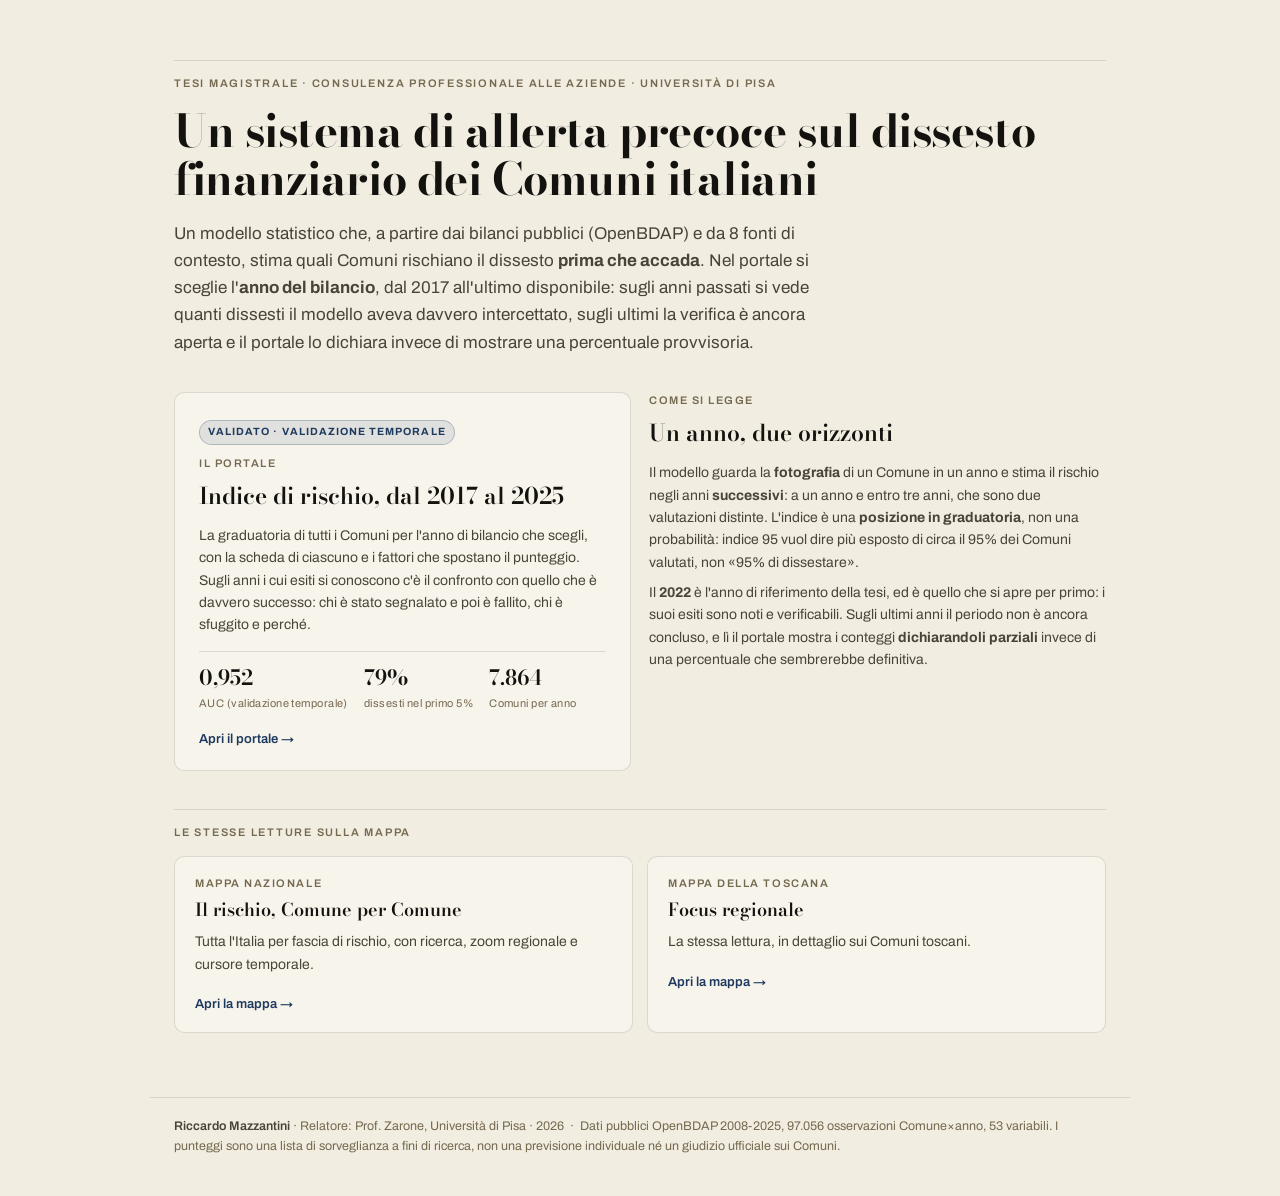
==== index.html @ 9ba1b9a5 "La memoria delle crisi sulle date vere, e il portale riordinato Modello: AUC 0,952 · PR-AUC 0,133 · " ====
<!doctype html><html lang="it"><head><meta charset="utf-8">
<meta name="viewport" content="width=device-width, initial-scale=1">
<title>Early warning del dissesto finanziario dei Comuni italiani</title>
<link rel="preconnect" href="https://fonts.googleapis.com">
<link href="https://fonts.googleapis.com/css2?family=Archivo:wght@400;500;600;700&family=Bodoni+Moda:opsz,wght@6..96,600;6..96,700&display=swap" rel="stylesheet">
<style>
:root{--surface:#F7F4EC;--page:#F1EDE1;--ink:#14120E;--ink2:#4A4438;--muted:#75694F;
--ring:rgba(20,18,14,.12);--accent:#1F3A5F;--s2:#B4531F;}
@media (prefers-color-scheme:dark){:root{--surface:#1C1915;--page:#12100D;--ink:#F4F0E6;
--ink2:#BDB4A0;--muted:#93897A;--ring:rgba(244,240,230,.14);--accent:#8FB3DE;--s2:#DD8552;}}
*{box-sizing:border-box}
body{margin:0;background:var(--page);color:var(--ink);
 font-family:'Archivo',system-ui,-apple-system,sans-serif;line-height:1.6;
 display:flex;flex-direction:column;min-height:100vh}
.wrap{max-width:980px;margin:0 auto;padding:60px 24px 32px;width:100%}
.kicker{font-size:11px;letter-spacing:.16em;text-transform:uppercase;color:var(--muted);
 font-weight:600;border-top:1px solid var(--ring);padding-top:14px;margin-bottom:14px}
h1{font-family:'Bodoni Moda',Georgia,serif;font-weight:700;font-size:clamp(29px,5vw,45px);
 line-height:1.08;margin:0 0 16px;letter-spacing:-.01em}
.lead{color:var(--ink2);font-size:17px;max-width:66ch;margin:0 0 36px}
.due{display:grid;gap:18px;grid-template-columns:repeat(auto-fit,minmax(min(320px,100%),1fr));margin-bottom:18px}
.minori{display:grid;gap:14px;grid-template-columns:repeat(auto-fit,minmax(min(260px,100%),1fr))}
a.card{display:block;text-decoration:none;color:inherit;background:var(--surface);
 border:1px solid var(--ring);border-radius:10px;padding:24px 24px 20px;
 transition:border-color .15s,transform .15s}
a.card:hover{border-color:var(--accent);transform:translateY(-2px)}
a.card:focus-visible{outline:2px solid var(--accent);outline-offset:2px}
a.card.piccola{padding:18px 20px 16px}
.card .n{font-size:11px;letter-spacing:.14em;text-transform:uppercase;color:var(--muted);font-weight:600}
.card h2{font-family:'Bodoni Moda',Georgia,serif;font-weight:600;font-size:23px;margin:6px 0 10px}
.card.piccola h2{font-size:18px;margin:4px 0 6px}
.card p{color:var(--ink2);font-size:14px;margin:0 0 4px}
.card .go{color:var(--accent);font-size:13px;font-weight:600;margin-top:14px;display:inline-block}
.bollo{display:inline-block;font-size:10.5px;letter-spacing:.1em;text-transform:uppercase;
 font-weight:700;padding:3px 8px;border-radius:999px;margin-bottom:10px}
.bollo.v{background:rgba(31,58,95,.1);color:var(--accent);border:1px solid rgba(31,58,95,.25)}
.bollo.s{background:rgba(180,83,31,.1);color:var(--s2);border:1px solid rgba(180,83,31,.3)}
@media (prefers-color-scheme:dark){.bollo.v{background:rgba(143,179,222,.14);border-color:rgba(143,179,222,.3)}
 .bollo.s{background:rgba(221,133,82,.14);border-color:rgba(221,133,82,.32)}}
.cifre{display:flex;flex-wrap:wrap;gap:16px;margin:14px 0 0;padding-top:14px;border-top:1px solid var(--ring)}
.cifra b{display:block;font-family:'Bodoni Moda',Georgia,serif;font-size:21px;font-weight:600;line-height:1.1}
.cifra span{font-size:11px;color:var(--muted);letter-spacing:.04em}
.nota{background:var(--surface);border:1px solid var(--ring);border-left:3px solid var(--s2);
 border-radius:8px;padding:16px 18px;margin:30px 0 0;font-size:14px;color:var(--ink2)}
.nota b{color:var(--ink)}
h3.sez{font-size:11px;letter-spacing:.16em;text-transform:uppercase;color:var(--muted);
 font-weight:600;margin:38px 0 14px;border-top:1px solid var(--ring);padding-top:14px}
code{font-family:ui-monospace,Menlo,Consolas,monospace;font-size:12.5px;
 background:rgba(20,18,14,.06);padding:1px 5px;border-radius:4px}
@media (prefers-color-scheme:dark){code{background:rgba(244,240,230,.08)}}
footer{color:var(--muted);font-size:12.5px;border-top:1px solid var(--ring);
 max-width:980px;margin:32px auto 0;padding:18px 24px 40px;width:100%}
footer b{color:var(--ink2);font-weight:600}
</style></head><body>
<main class="wrap">
 <div class="kicker">Tesi magistrale · Consulenza professionale alle aziende · Università di Pisa</div>
 <h1>Un sistema di allerta precoce sul dissesto finanziario dei Comuni italiani</h1>
 <p class="lead">Un modello statistico che, a partire dai bilanci pubblici (OpenBDAP) e da 8 fonti
 di contesto, stima quali Comuni rischiano il dissesto <b>prima che accada</b>. Nel portale si sceglie
 l'<b>anno del bilancio</b>, dal 2017 all'ultimo disponibile: sugli anni passati si vede quanti dissesti
 il modello aveva davvero intercettato, sugli ultimi la verifica è ancora aperta e il portale lo dichiara
 invece di mostrare una percentuale provvisoria.</p>

 <div class="due">
  <a class="card" href="portale.html">
   <span class="bollo v">Validato · validazione temporale</span>
   <div class="n">Il portale</div>
   <h2>Indice di rischio, dal 2017 al 2025</h2>
   <p>La graduatoria di tutti i Comuni per l'anno di bilancio che scegli, con la scheda di ciascuno e
   i fattori che spostano il punteggio. Sugli anni i cui esiti si conoscono c'è il confronto con quello
   che è davvero successo: chi è stato segnalato e poi è fallito, chi è sfuggito e perché.</p>
   <div class="cifre">
    <div class="cifra"><b>0,952</b><span>AUC (validazione temporale)</span></div>
    <div class="cifra"><b>79%</b><span>dissesti nel primo 5%</span></div>
    <div class="cifra"><b>7.864</b><span>Comuni per anno</span></div>
   </div>
   <span class="go">Apri il portale &rarr;</span></a>

  <div class="card" style="background:var(--page)">
   <div class="n">Come si legge</div>
   <h2>Un anno, due orizzonti</h2>
   <p>Il modello guarda la <b>fotografia</b> di un Comune in un anno e stima il rischio negli anni
   <b>successivi</b>: a un anno e entro tre anni, che sono due valutazioni distinte. L'indice è una
   <b>posizione in graduatoria</b>, non una probabilità: indice 95 vuol dire più esposto di circa il
   95% dei Comuni valutati, non «95% di dissestare».</p>
   <p style="margin-top:8px">Il <b>2022</b> è l'anno di riferimento della tesi, ed è quello
   che si apre per primo: i suoi esiti sono noti e verificabili. Sugli ultimi anni il periodo non è
   ancora concluso, e lì il portale mostra i conteggi <b>dichiarandoli parziali</b> invece di una
   percentuale che sembrerebbe definitiva.</p>
  </div>
 </div>

 <h3 class="sez">Le stesse letture sulla mappa</h3>
 <div class="minori">
  <a class="card piccola" href="mappa-nazionale.html">
   <div class="n">Mappa nazionale</div>
   <h2>Il rischio, Comune per Comune</h2>
   <p>Tutta l'Italia per fascia di rischio, con ricerca, zoom regionale e cursore temporale.</p>
   <span class="go">Apri la mappa &rarr;</span></a>
  <a class="card piccola" href="mappa-toscana.html">
   <div class="n">Mappa della Toscana</div>
   <h2>Focus regionale</h2>
   <p>La stessa lettura, in dettaglio sui Comuni toscani.</p>
   <span class="go">Apri la mappa &rarr;</span></a>
 </div>
</main>
<footer>
 <b>Riccardo Mazzantini</b> · Relatore: Prof. Zarone, Università di Pisa · 2026 &nbsp;·&nbsp;
 Dati pubblici OpenBDAP 2008-2025, 97.056 osservazioni Comune×anno, 53 variabili.
 I punteggi sono una lista di sorveglianza a fini di ricerca, non una previsione individuale
 né un giudizio ufficiale sui Comuni.
</footer>
</body></html>
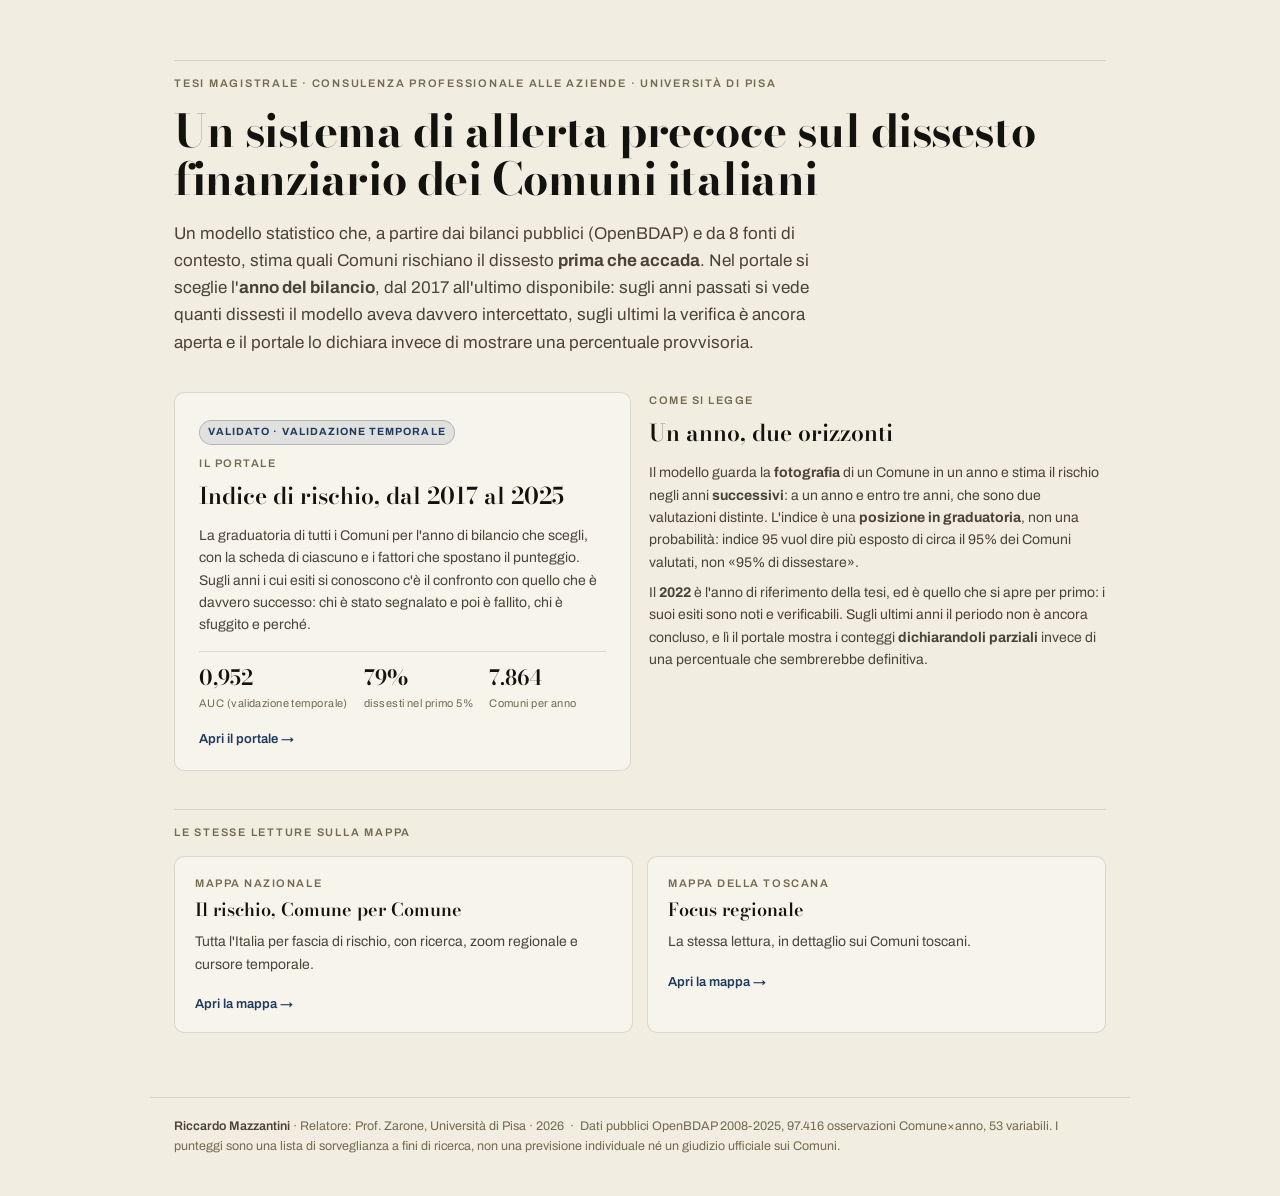
==== commit 9d06d4c0: "Le stime provvisorie, e i file degli aggiornamenti che mancavano online Pagina nuova «Stime provviso" ====
--- a/index.html
+++ b/index.html
@@ -106,7 +106,7 @@
 </main>
 <footer>
  <b>Riccardo Mazzantini</b> · Relatore: Prof. Zarone, Università di Pisa · 2026 &nbsp;·&nbsp;
- Dati pubblici OpenBDAP 2008-2025, 97.056 osservazioni Comune×anno, 53 variabili.
+ Dati pubblici OpenBDAP 2008-2025, 97.416 osservazioni Comune×anno, 53 variabili.
  I punteggi sono una lista di sorveglianza a fini di ricerca, non una previsione individuale
  né un giudizio ufficiale sui Comuni.
 </footer>
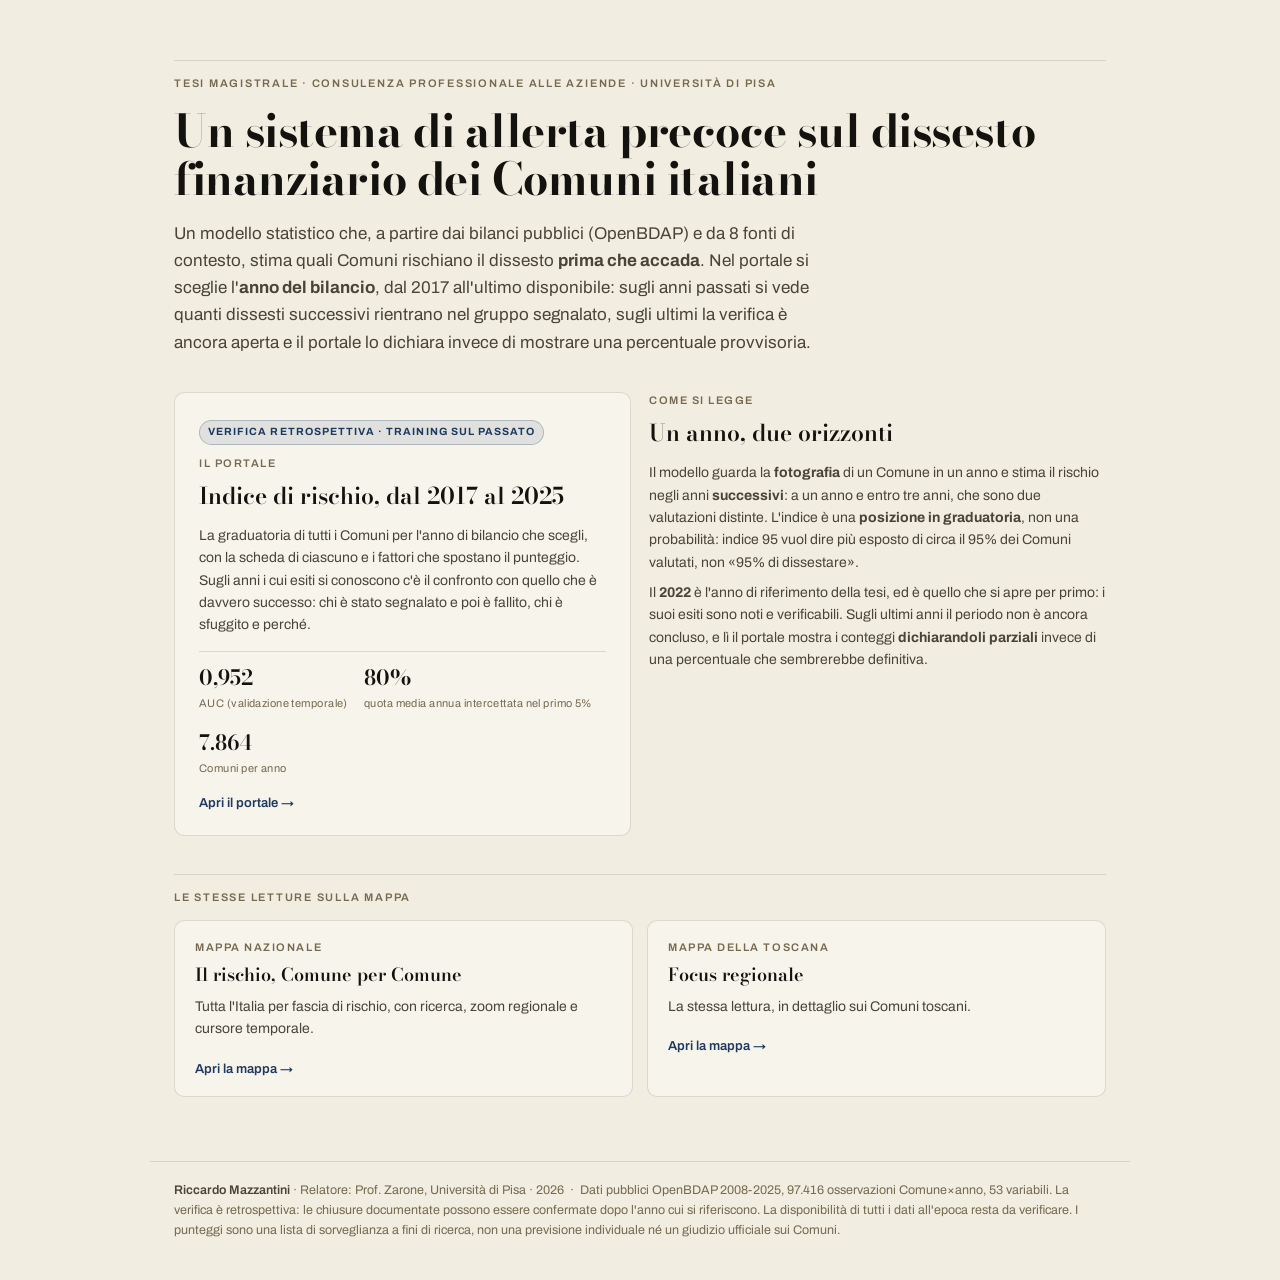
==== commit 94f5ad93: "Pubblica le chiusure documentate dei riequilibri e i punteggi ricalcolati" ====
--- a/index.html
+++ b/index.html
@@ -58,12 +58,12 @@
  <p class="lead">Un modello statistico che, a partire dai bilanci pubblici (OpenBDAP) e da 8 fonti
  di contesto, stima quali Comuni rischiano il dissesto <b>prima che accada</b>. Nel portale si sceglie
  l'<b>anno del bilancio</b>, dal 2017 all'ultimo disponibile: sugli anni passati si vede quanti dissesti
- il modello aveva davvero intercettato, sugli ultimi la verifica è ancora aperta e il portale lo dichiara
+ successivi rientrano nel gruppo segnalato, sugli ultimi la verifica è ancora aperta e il portale lo dichiara
  invece di mostrare una percentuale provvisoria.</p>
 
  <div class="due">
   <a class="card" href="portale.html">
-   <span class="bollo v">Validato · validazione temporale</span>
+   <span class="bollo v">Verifica retrospettiva · training sul passato</span>
    <div class="n">Il portale</div>
    <h2>Indice di rischio, dal 2017 al 2025</h2>
    <p>La graduatoria di tutti i Comuni per l'anno di bilancio che scegli, con la scheda di ciascuno e
@@ -71,7 +71,7 @@
    che è davvero successo: chi è stato segnalato e poi è fallito, chi è sfuggito e perché.</p>
    <div class="cifre">
     <div class="cifra"><b>0,952</b><span>AUC (validazione temporale)</span></div>
-    <div class="cifra"><b>79%</b><span>dissesti nel primo 5%</span></div>
+    <div class="cifra"><b>80%</b><span>quota media annua intercettata nel primo 5%</span></div>
     <div class="cifra"><b>7.864</b><span>Comuni per anno</span></div>
    </div>
    <span class="go">Apri il portale &rarr;</span></a>
@@ -107,6 +107,8 @@
 <footer>
  <b>Riccardo Mazzantini</b> · Relatore: Prof. Zarone, Università di Pisa · 2026 &nbsp;·&nbsp;
  Dati pubblici OpenBDAP 2008-2025, 97.416 osservazioni Comune×anno, 53 variabili.
+ La verifica è retrospettiva: le chiusure documentate possono essere confermate dopo l'anno cui
+ si riferiscono. La disponibilità di tutti i dati all'epoca resta da verificare.
  I punteggi sono una lista di sorveglianza a fini di ricerca, non una previsione individuale
  né un giudizio ufficiale sui Comuni.
 </footer>
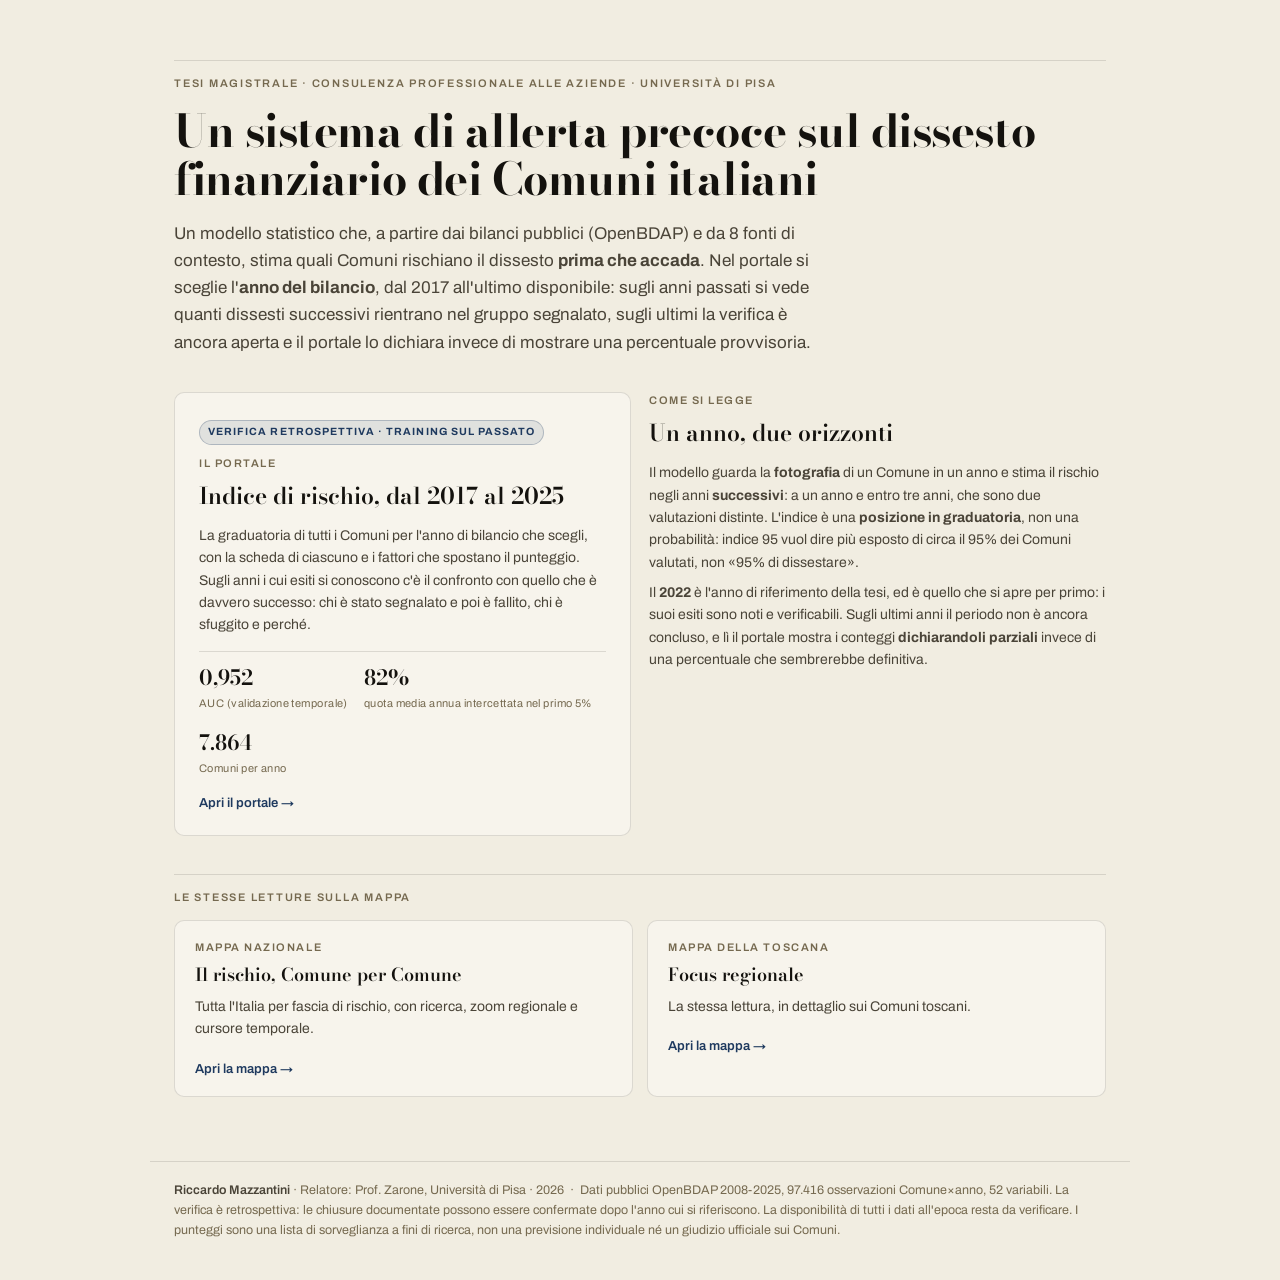
==== commit f2b3a7ff: "Specifica a 52 variabili: la bassa istruzione esce dal modello Portale, mappe e punteggi per anno ri" ====
--- a/index.html
+++ b/index.html
@@ -71,7 +71,7 @@
    che è davvero successo: chi è stato segnalato e poi è fallito, chi è sfuggito e perché.</p>
    <div class="cifre">
     <div class="cifra"><b>0,952</b><span>AUC (validazione temporale)</span></div>
-    <div class="cifra"><b>80%</b><span>quota media annua intercettata nel primo 5%</span></div>
+    <div class="cifra"><b>82%</b><span>quota media annua intercettata nel primo 5%</span></div>
     <div class="cifra"><b>7.864</b><span>Comuni per anno</span></div>
    </div>
    <span class="go">Apri il portale &rarr;</span></a>
@@ -106,7 +106,7 @@
 </main>
 <footer>
  <b>Riccardo Mazzantini</b> · Relatore: Prof. Zarone, Università di Pisa · 2026 &nbsp;·&nbsp;
- Dati pubblici OpenBDAP 2008-2025, 97.416 osservazioni Comune×anno, 53 variabili.
+ Dati pubblici OpenBDAP 2008-2025, 97.416 osservazioni Comune×anno, 52 variabili.
  La verifica è retrospettiva: le chiusure documentate possono essere confermate dopo l'anno cui
  si riferiscono. La disponibilità di tutti i dati all'epoca resta da verificare.
  I punteggi sono una lista di sorveglianza a fini di ricerca, non una previsione individuale
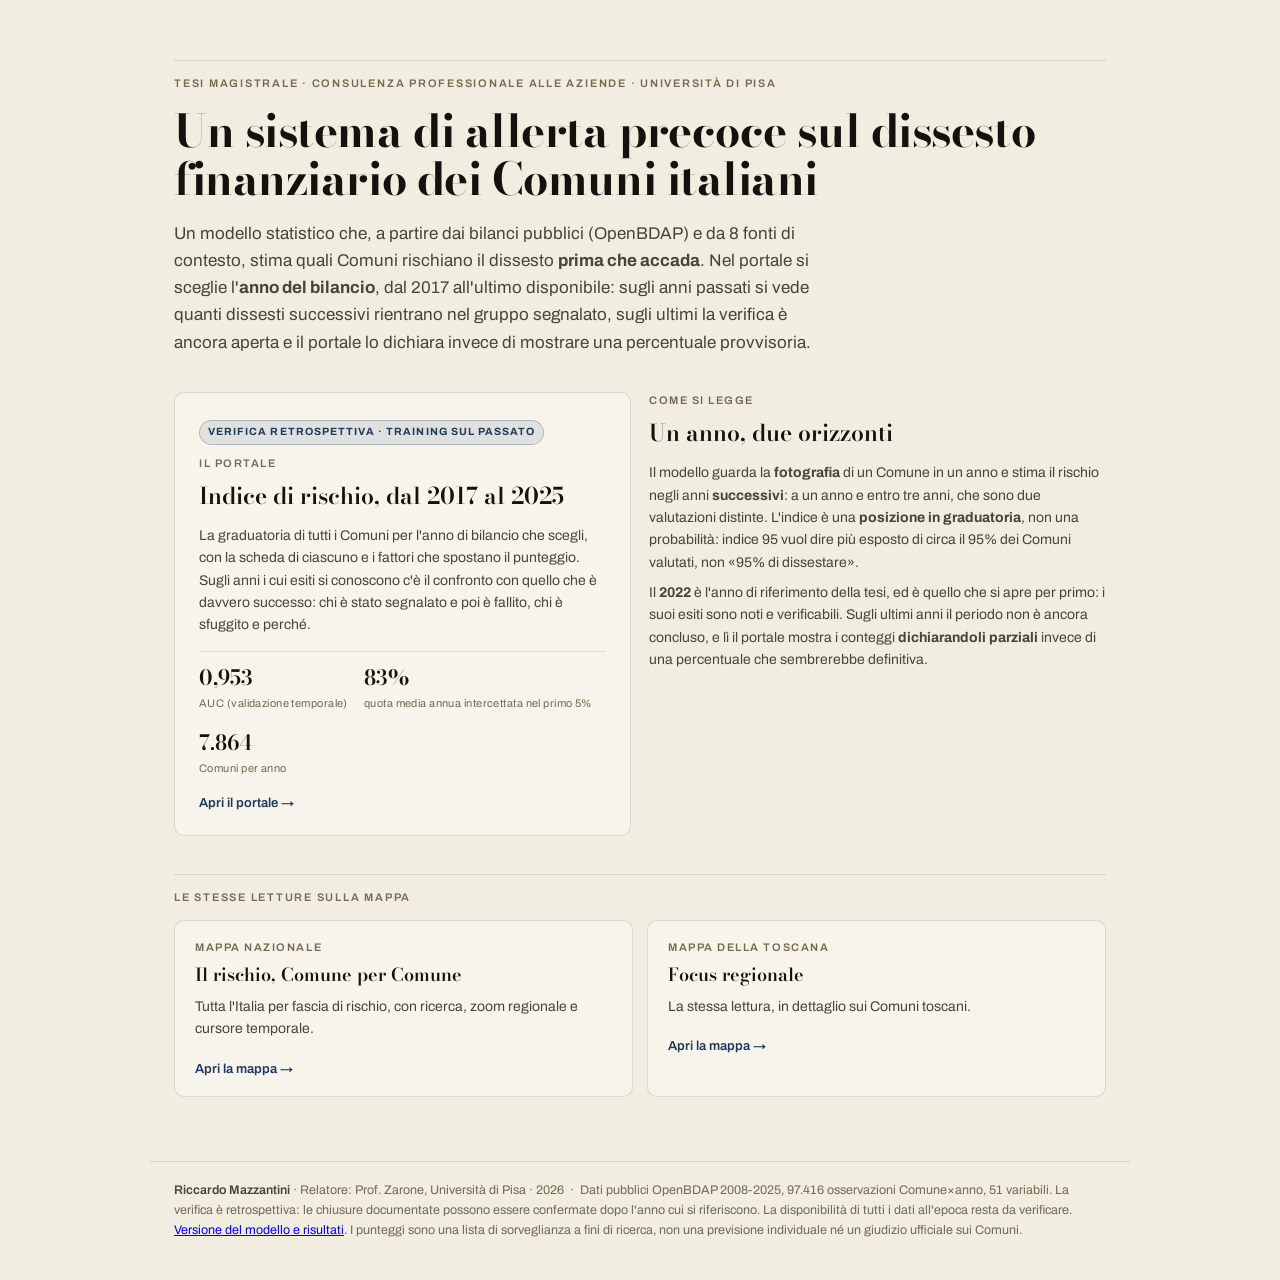
==== commit 497e5196: "Pubblica il modello a 51 variabili e le spiegazioni contabili delle schede" ====
--- a/index.html
+++ b/index.html
@@ -70,8 +70,8 @@
    i fattori che spostano il punteggio. Sugli anni i cui esiti si conoscono c'è il confronto con quello
    che è davvero successo: chi è stato segnalato e poi è fallito, chi è sfuggito e perché.</p>
    <div class="cifre">
-    <div class="cifra"><b>0,952</b><span>AUC (validazione temporale)</span></div>
-    <div class="cifra"><b>82%</b><span>quota media annua intercettata nel primo 5%</span></div>
+    <div class="cifra"><b>0,953</b><span>AUC (validazione temporale)</span></div>
+    <div class="cifra"><b>83%</b><span>quota media annua intercettata nel primo 5%</span></div>
     <div class="cifra"><b>7.864</b><span>Comuni per anno</span></div>
    </div>
    <span class="go">Apri il portale &rarr;</span></a>
@@ -106,9 +106,10 @@
 </main>
 <footer>
  <b>Riccardo Mazzantini</b> · Relatore: Prof. Zarone, Università di Pisa · 2026 &nbsp;·&nbsp;
- Dati pubblici OpenBDAP 2008-2025, 97.416 osservazioni Comune×anno, 52 variabili.
+ Dati pubblici OpenBDAP 2008-2025, 97.416 osservazioni Comune×anno, 51 variabili.
  La verifica è retrospettiva: le chiusure documentate possono essere confermate dopo l'anno cui
  si riferiscono. La disponibilità di tutti i dati all'epoca resta da verificare.
+ <a href="versione_modello.json">Versione del modello e risultati</a>.
  I punteggi sono una lista di sorveglianza a fini di ricerca, non una previsione individuale
  né un giudizio ufficiale sui Comuni.
 </footer>
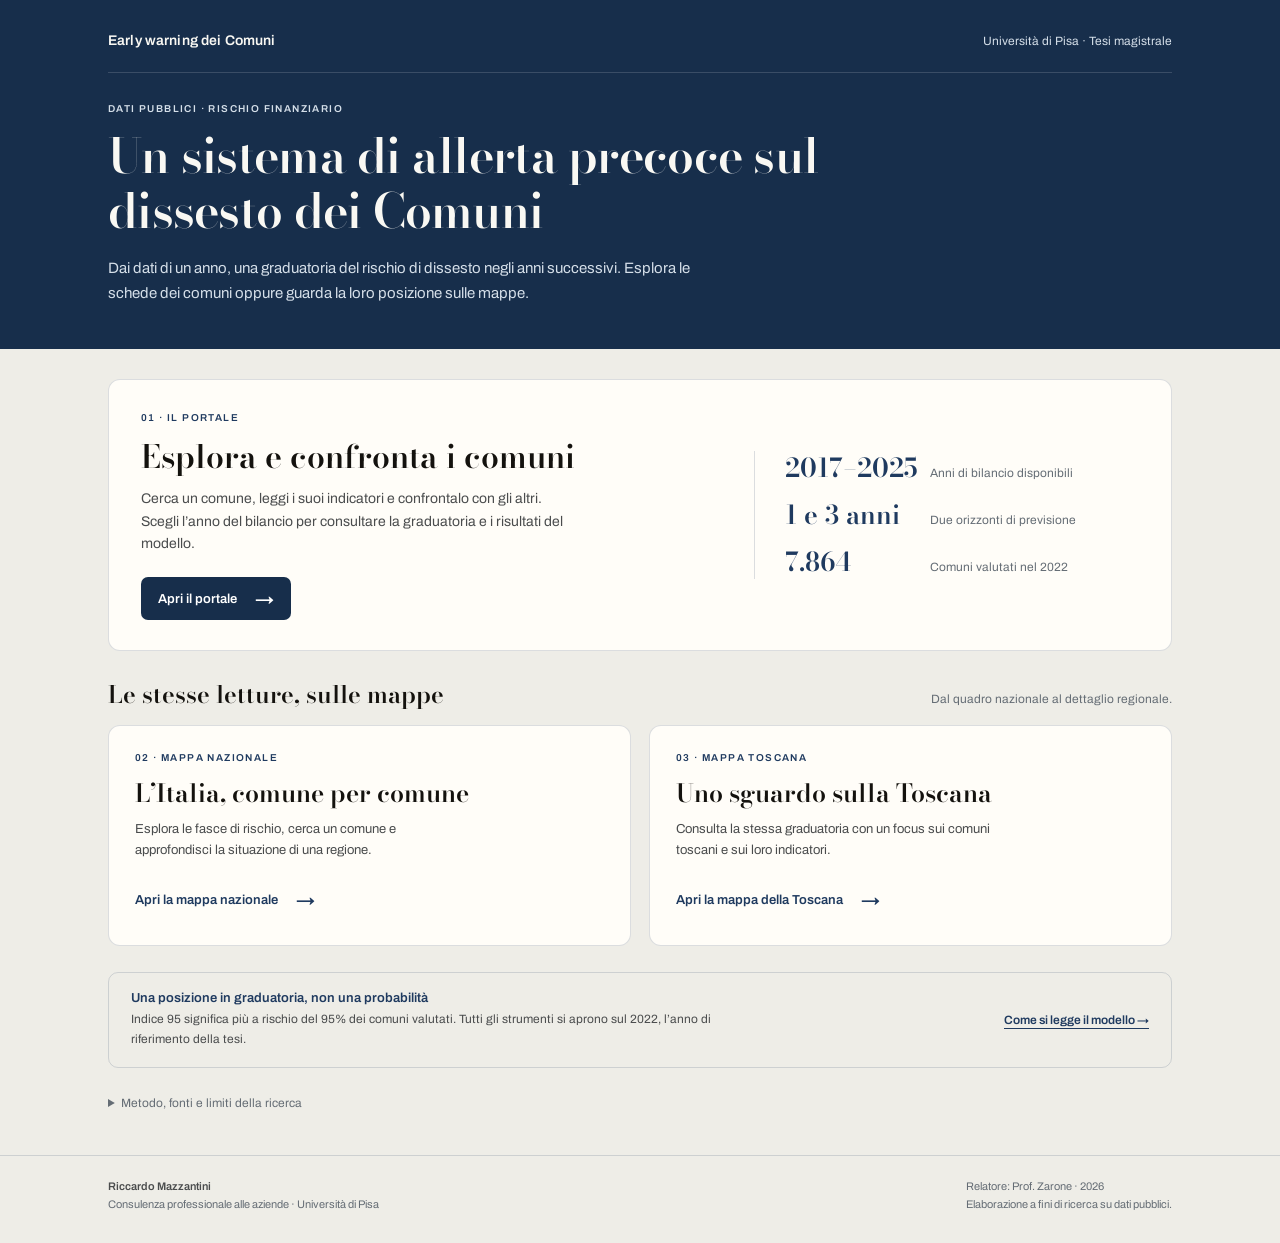
==== commit 7658c0e0: "Rinnova la pagina iniziale con portale e mappe" ====
--- a/index.html
+++ b/index.html
@@ -1,116 +1,137 @@
-<!doctype html><html lang="it"><head><meta charset="utf-8">
-<meta name="viewport" content="width=device-width, initial-scale=1">
-<title>Early warning del dissesto finanziario dei Comuni italiani</title>
-<link rel="preconnect" href="https://fonts.googleapis.com">
-<link href="https://fonts.googleapis.com/css2?family=Archivo:wght@400;500;600;700&family=Bodoni+Moda:opsz,wght@6..96,600;6..96,700&display=swap" rel="stylesheet">
-<style>
-:root{--surface:#F7F4EC;--page:#F1EDE1;--ink:#14120E;--ink2:#4A4438;--muted:#75694F;
---ring:rgba(20,18,14,.12);--accent:#1F3A5F;--s2:#B4531F;}
-@media (prefers-color-scheme:dark){:root{--surface:#1C1915;--page:#12100D;--ink:#F4F0E6;
---ink2:#BDB4A0;--muted:#93897A;--ring:rgba(244,240,230,.14);--accent:#8FB3DE;--s2:#DD8552;}}
-*{box-sizing:border-box}
-body{margin:0;background:var(--page);color:var(--ink);
- font-family:'Archivo',system-ui,-apple-system,sans-serif;line-height:1.6;
- display:flex;flex-direction:column;min-height:100vh}
-.wrap{max-width:980px;margin:0 auto;padding:60px 24px 32px;width:100%}
-.kicker{font-size:11px;letter-spacing:.16em;text-transform:uppercase;color:var(--muted);
- font-weight:600;border-top:1px solid var(--ring);padding-top:14px;margin-bottom:14px}
-h1{font-family:'Bodoni Moda',Georgia,serif;font-weight:700;font-size:clamp(29px,5vw,45px);
- line-height:1.08;margin:0 0 16px;letter-spacing:-.01em}
-.lead{color:var(--ink2);font-size:17px;max-width:66ch;margin:0 0 36px}
-.due{display:grid;gap:18px;grid-template-columns:repeat(auto-fit,minmax(min(320px,100%),1fr));margin-bottom:18px}
-.minori{display:grid;gap:14px;grid-template-columns:repeat(auto-fit,minmax(min(260px,100%),1fr))}
-a.card{display:block;text-decoration:none;color:inherit;background:var(--surface);
- border:1px solid var(--ring);border-radius:10px;padding:24px 24px 20px;
- transition:border-color .15s,transform .15s}
-a.card:hover{border-color:var(--accent);transform:translateY(-2px)}
-a.card:focus-visible{outline:2px solid var(--accent);outline-offset:2px}
-a.card.piccola{padding:18px 20px 16px}
-.card .n{font-size:11px;letter-spacing:.14em;text-transform:uppercase;color:var(--muted);font-weight:600}
-.card h2{font-family:'Bodoni Moda',Georgia,serif;font-weight:600;font-size:23px;margin:6px 0 10px}
-.card.piccola h2{font-size:18px;margin:4px 0 6px}
-.card p{color:var(--ink2);font-size:14px;margin:0 0 4px}
-.card .go{color:var(--accent);font-size:13px;font-weight:600;margin-top:14px;display:inline-block}
-.bollo{display:inline-block;font-size:10.5px;letter-spacing:.1em;text-transform:uppercase;
- font-weight:700;padding:3px 8px;border-radius:999px;margin-bottom:10px}
-.bollo.v{background:rgba(31,58,95,.1);color:var(--accent);border:1px solid rgba(31,58,95,.25)}
-.bollo.s{background:rgba(180,83,31,.1);color:var(--s2);border:1px solid rgba(180,83,31,.3)}
-@media (prefers-color-scheme:dark){.bollo.v{background:rgba(143,179,222,.14);border-color:rgba(143,179,222,.3)}
- .bollo.s{background:rgba(221,133,82,.14);border-color:rgba(221,133,82,.32)}}
-.cifre{display:flex;flex-wrap:wrap;gap:16px;margin:14px 0 0;padding-top:14px;border-top:1px solid var(--ring)}
-.cifra b{display:block;font-family:'Bodoni Moda',Georgia,serif;font-size:21px;font-weight:600;line-height:1.1}
-.cifra span{font-size:11px;color:var(--muted);letter-spacing:.04em}
-.nota{background:var(--surface);border:1px solid var(--ring);border-left:3px solid var(--s2);
- border-radius:8px;padding:16px 18px;margin:30px 0 0;font-size:14px;color:var(--ink2)}
-.nota b{color:var(--ink)}
-h3.sez{font-size:11px;letter-spacing:.16em;text-transform:uppercase;color:var(--muted);
- font-weight:600;margin:38px 0 14px;border-top:1px solid var(--ring);padding-top:14px}
-code{font-family:ui-monospace,Menlo,Consolas,monospace;font-size:12.5px;
- background:rgba(20,18,14,.06);padding:1px 5px;border-radius:4px}
-@media (prefers-color-scheme:dark){code{background:rgba(244,240,230,.08)}}
-footer{color:var(--muted);font-size:12.5px;border-top:1px solid var(--ring);
- max-width:980px;margin:32px auto 0;padding:18px 24px 40px;width:100%}
-footer b{color:var(--ink2);font-weight:600}
-</style></head><body>
-<main class="wrap">
- <div class="kicker">Tesi magistrale · Consulenza professionale alle aziende · Università di Pisa</div>
- <h1>Un sistema di allerta precoce sul dissesto finanziario dei Comuni italiani</h1>
- <p class="lead">Un modello statistico che, a partire dai bilanci pubblici (OpenBDAP) e da 8 fonti
- di contesto, stima quali Comuni rischiano il dissesto <b>prima che accada</b>. Nel portale si sceglie
- l'<b>anno del bilancio</b>, dal 2017 all'ultimo disponibile: sugli anni passati si vede quanti dissesti
- successivi rientrano nel gruppo segnalato, sugli ultimi la verifica è ancora aperta e il portale lo dichiara
- invece di mostrare una percentuale provvisoria.</p>
-
- <div class="due">
-  <a class="card" href="portale.html">
-   <span class="bollo v">Verifica retrospettiva · training sul passato</span>
-   <div class="n">Il portale</div>
-   <h2>Indice di rischio, dal 2017 al 2025</h2>
-   <p>La graduatoria di tutti i Comuni per l'anno di bilancio che scegli, con la scheda di ciascuno e
-   i fattori che spostano il punteggio. Sugli anni i cui esiti si conoscono c'è il confronto con quello
-   che è davvero successo: chi è stato segnalato e poi è fallito, chi è sfuggito e perché.</p>
-   <div class="cifre">
-    <div class="cifra"><b>0,953</b><span>AUC (validazione temporale)</span></div>
-    <div class="cifra"><b>83%</b><span>quota media annua intercettata nel primo 5%</span></div>
-    <div class="cifra"><b>7.864</b><span>Comuni per anno</span></div>
+<!doctype html>
+<html lang="it">
+<head>
+ <meta charset="utf-8">
+ <meta name="viewport" content="width=device-width, initial-scale=1">
+ <meta name="theme-color" content="#172E4B">
+ <meta name="description" content="Esplora il rischio di dissesto dei Comuni italiani: graduatorie, schede e mappe. Un progetto di tesi magistrale all'Università di Pisa.">
+ <title>Early warning dei Comuni | Portale e mappe</title>
+ <link rel="preconnect" href="https://fonts.googleapis.com">
+ <link rel="preconnect" href="https://fonts.gstatic.com" crossorigin>
+ <link href="https://fonts.googleapis.com/css2?family=Archivo:wght@400;500;600;700&family=Bodoni+Moda:opsz,wght@6..96,600;6..96,700&display=swap" rel="stylesheet">
+ <style>
+  :root{color-scheme:light dark;--page:#EEEDE7;--surface:#FFFDF8;--ink:#14120E;--ink2:#4A4C4D;--muted:#656D75;--accent:#1F3A5F;--navy:#172E4B;--ring:rgba(31,58,95,.16);--soft:#E9EDF0;--hero-ink:#F9F8F3;--hero-muted:#D5DFE9}
+  *{box-sizing:border-box}
+  body{margin:0;background:var(--page);color:var(--ink);font-family:'Archivo',system-ui,-apple-system,sans-serif;line-height:1.6}
+  a{color:var(--accent)}
+  a:focus-visible,summary:focus-visible{outline:3px solid var(--accent);outline-offset:5px;border-radius:4px}
+  .skip{position:fixed;top:12px;left:16px;padding:10px 16px;background:var(--surface);z-index:10;transform:translateY(-150%)}
+  .skip:focus{transform:translateY(0)}
+  .wrap{max-width:1120px;margin-inline:auto;padding-inline:28px}
+  .hero{background:var(--navy);color:var(--hero-ink);padding:30px 0 42px}
+  .masthead{display:flex;align-items:center;justify-content:space-between;gap:20px;padding-bottom:20px;border-bottom:1px solid #ffffff26;margin-bottom:28px}
+  .brand{font-weight:600;font-size:14px;letter-spacing:.01em}
+  .university{font-size:12px;color:var(--hero-muted)}
+  .eyebrow{font-size:10px;font-weight:600;letter-spacing:.14em;text-transform:uppercase;margin:0 0 12px}
+  .hero .eyebrow{color:var(--hero-muted)}
+  h1,h2,h3{font-family:'Bodoni Moda',Georgia,serif;font-weight:600}
+  h1{max-width:25ch;font-size:clamp(32px,4.2vw,48px);line-height:1.13;letter-spacing:-.015em;margin:0 0 18px}
+  .lead{max-width:68ch;font-size:15px;line-height:1.7;margin:0;color:var(--hero-muted)}
+  main{padding-top:30px;padding-bottom:32px}
+  .entry{display:block;text-decoration:none;color:inherit;background:var(--surface);border:1px solid var(--ring);border-radius:12px;transition:border-color .16s,box-shadow .16s}
+  .entry:hover{border-color:var(--accent);box-shadow:0 5px 20px #172e4b0b}
+  .entry .eyebrow{color:var(--accent)}
+  .entry h2{font-size:32px;line-height:1.2;margin:0 0 12px}
+  .entry p{font-size:14px;color:var(--ink2);margin:0;max-width:55ch}
+  .portal{display:grid;grid-template-columns:minmax(0,1.5fr) minmax(235px,1fr);gap:36px;padding:30px 32px;align-items:center}
+  .action{display:inline-flex;align-items:center;justify-content:center;gap:18px;min-height:43px;font-size:13px;font-weight:600;margin-top:22px}
+  .action-primary{padding:10px 17px;border-radius:7px;background:var(--navy);color:#fff}
+  .arrow{font-size:19px;line-height:1;transition:transform .16s}
+  .entry:hover .arrow{transform:translateX(3px)}
+  .facts{margin:0;padding:2px 0 2px 30px;border-left:1px solid var(--ring);display:grid;gap:17px}
+  .facts div{display:grid;grid-template-columns:135px 1fr;align-items:baseline;gap:10px}
+  .facts dt{font-family:'Bodoni Moda',Georgia,serif;font-size:26px;font-weight:600;line-height:1.15;color:var(--accent)}
+  .facts dd{margin:0;font-size:12px;color:var(--muted);line-height:1.5}
+  .section-head{display:flex;align-items:baseline;justify-content:space-between;gap:18px;margin:28px 0 14px}
+  .section-head h2{font-size:24px;line-height:1.3;margin:0}
+  .section-head p{font-size:12px;color:var(--muted);margin:0}
+  .maps{display:grid;grid-template-columns:repeat(2,minmax(0,1fr));gap:18px}
+  .map{padding:24px 26px;display:flex;flex-direction:column;align-items:flex-start}
+  .map h3{font-size:25px;line-height:1.25;margin:0 0 10px}
+  .map p{font-size:13px;max-width:48ch;flex:1}
+  .map .action{margin-top:18px;color:var(--accent)}
+  .reading{margin-top:26px;display:grid;grid-template-columns:minmax(0,1fr) auto;gap:24px;align-items:center;padding:18px 22px;border:1px solid var(--ring);border-radius:10px}
+  .reading h2{font:600 13px 'Archivo',sans-serif;margin:0 0 5px;color:var(--accent)}
+  .reading p{font-size:12px;color:var(--ink2);margin:0;max-width:83ch}
+  .reading a{font-size:12px;font-weight:600;text-underline-offset:4px;white-space:nowrap}
+  .method{margin-top:16px;font-size:12px;color:var(--ink2)}
+  summary{cursor:pointer;color:var(--muted);padding:10px 0;width:fit-content}
+  summary:hover{color:var(--accent)}
+  .method-body{background:var(--surface);border:1px solid var(--ring);border-radius:10px;padding:18px 22px;margin-top:4px}
+  .method-body p{margin:0 0 10px;max-width:100ch}
+  .method-body p:last-child{margin-bottom:0}
+  .method a{text-underline-offset:3px}
+  footer{border-top:1px solid var(--ring);padding:22px 0 30px;color:var(--muted);font-size:11px}
+  .footer-content{display:flex;justify-content:space-between;gap:20px}
+  footer p{margin:0}
+  footer strong{font-weight:600;color:var(--ink2)}
+  @media(max-width:850px){.portal{gap:22px;padding:26px}.facts{padding-left:22px}.facts div{grid-template-columns:1fr;gap:2px}.facts dt{font-size:25px}.section-head{display:block}.section-head p{margin-top:4px}}
+  @media(max-width:600px){.wrap{padding-inline:20px}.hero{padding:22px 0 30px}.masthead{align-items:flex-start;gap:12px;margin-bottom:24px;padding-bottom:16px}.brand{font-size:12px}.university{font-size:10px;text-align:right;max-width:15ch}h1{font-size:34px}.lead{font-size:14px}main{padding-top:20px}.portal{grid-template-columns:1fr;gap:24px;padding:24px}.entry h2{font-size:29px}.facts{border-left:0;border-top:1px solid var(--ring);padding:18px 0 0;grid-template-columns:1fr;gap:12px}.facts div{display:grid;grid-template-columns:120px minmax(0,1fr);gap:12px}.facts dt{font-size:22px;white-space:nowrap}.facts dd{font-size:11px;margin-top:0}.maps{grid-template-columns:1fr;gap:14px}.map{padding:22px 24px}.reading{grid-template-columns:1fr;gap:12px;padding:18px}.reading a{white-space:normal}.footer-content{display:block}.footer-content p+p{margin-top:8px}}
+  @media(max-width:360px){.wrap{padding-inline:16px}.portal{padding:20px}h1{font-size:27px}}
+  @media(prefers-reduced-motion:reduce){.entry,.arrow{transition:none}.entry:hover .arrow{transform:none}}
+  @media(prefers-color-scheme:dark){:root{--page:#171B20;--surface:#20262C;--ink:#F4F0E6;--ink2:#D0D4D8;--muted:#A9B3BD;--accent:#A8C4E7;--ring:rgba(200,210,220,.2);--soft:#303942}.action-primary{background:#294A70}.entry:hover{box-shadow:none}}
+ </style>
+</head>
+<body>
+ <a class="skip" href="#contenuto">Vai agli strumenti</a>
+ <header class="hero">
+  <div class="wrap">
+   <div class="masthead"><span class="brand">Early warning dei Comuni</span><span class="university">Università di Pisa · Tesi magistrale</span></div>
+   <p class="eyebrow">Dati pubblici · Rischio finanziario</p>
+   <h1>Un sistema di allerta precoce sul dissesto dei Comuni</h1>
+   <p class="lead">Dai dati di un anno, una graduatoria del rischio di dissesto negli anni successivi. Esplora le schede dei comuni oppure guarda la loro posizione sulle mappe.</p>
+  </div>
+ </header>
+ <main class="wrap" id="contenuto">
+  <nav aria-label="Portale e mappe">
+   <a class="entry portal" href="portale.html?anno=2022&amp;oriz=t1" aria-labelledby="titolo-portale">
+    <div>
+     <div class="eyebrow">01 · Il portale</div>
+     <h2 id="titolo-portale">Esplora e confronta i comuni</h2>
+     <p>Cerca un comune, leggi i suoi indicatori e confrontalo con gli altri. Scegli l’anno del bilancio per consultare la graduatoria e i risultati del modello.</p>
+     <span class="action action-primary">Apri il portale <span class="arrow" aria-hidden="true">→</span></span>
+    </div>
+    <dl class="facts">
+     <div><dt>2017–2025</dt><dd>Anni di bilancio disponibili</dd></div>
+     <div><dt>1 e 3 anni</dt><dd>Due orizzonti di previsione</dd></div>
+     <div><dt>7.864</dt><dd>Comuni valutati nel 2022</dd></div>
+    </dl>
+   </a>
+   <section aria-labelledby="titolo-mappe">
+    <div class="section-head"><h2 id="titolo-mappe">Le stesse letture, sulle mappe</h2><p>Dal quadro nazionale al dettaglio regionale.</p></div>
+    <div class="maps">
+     <a class="entry map" href="mappa-nazionale.html?anno=2022&amp;oriz=t1" aria-labelledby="titolo-italia">
+      <div class="eyebrow">02 · Mappa nazionale</div>
+      <h3 id="titolo-italia">L’Italia, comune per comune</h3>
+      <p>Esplora le fasce di rischio, cerca un comune e approfondisci la situazione di una regione.</p>
+      <span class="action">Apri la mappa nazionale <span class="arrow" aria-hidden="true">→</span></span>
+     </a>
+     <a class="entry map" href="mappa-toscana.html?anno=2022&amp;oriz=t1" aria-labelledby="titolo-toscana">
+      <div class="eyebrow">03 · Mappa Toscana</div>
+      <h3 id="titolo-toscana">Uno sguardo sulla Toscana</h3>
+      <p>Consulta la stessa graduatoria con un focus sui comuni toscani e sui loro indicatori.</p>
+      <span class="action">Apri la mappa della Toscana <span class="arrow" aria-hidden="true">→</span></span>
+     </a>
+    </div>
+   </section>
+  </nav>
+  <aside class="reading" aria-labelledby="titolo-lettura">
+   <div><h2 id="titolo-lettura">Una posizione in graduatoria, non una probabilità</h2><p>Indice 95 significa più a rischio del 95% dei comuni valutati. Tutti gli strumenti si aprono sul 2022, l’anno di riferimento della tesi.</p></div>
+   <a href="portale.html?anno=2022&amp;oriz=t1#leggere">Come si legge il modello <span aria-hidden="true">→</span></a>
+  </aside>
+  <details class="method">
+   <summary>Metodo, fonti e limiti della ricerca</summary>
+   <div class="method-body">
+    <p>Il modello utilizza dati di bilancio, informazioni sul territorio e la storia delle procedure di crisi: 51 variabili su 97.416 osservazioni comune-anno. Per ogni anno, impara dagli esiti già maturati degli anni precedenti e ordina i comuni secondo il rischio di una successiva dichiarazione di dissesto.</p>
+    <p>Le valutazioni nell’anno successivo ed entro tre anni sono distinte. Nei periodi conclusi si possono confrontare le segnalazioni con gli eventi osservati; negli anni più recenti la verifica è ancora parziale e viene indicata negli strumenti.</p>
+    <p>La ricostruzione è retrospettiva: l’anno di riferimento di un dato non coincide necessariamente con la sua data di pubblicazione. La disponibilità storica dell’intero insieme delle informazioni resta da verificare. L’indice è uno strumento di ricerca per orientare gli approfondimenti, non un giudizio ufficiale sui comuni.</p>
+    <p><a href="versione_modello.json">Versione del modello e risultati</a></p>
    </div>
-   <span class="go">Apri il portale &rarr;</span></a>
-
-  <div class="card" style="background:var(--page)">
-   <div class="n">Come si legge</div>
-   <h2>Un anno, due orizzonti</h2>
-   <p>Il modello guarda la <b>fotografia</b> di un Comune in un anno e stima il rischio negli anni
-   <b>successivi</b>: a un anno e entro tre anni, che sono due valutazioni distinte. L'indice è una
-   <b>posizione in graduatoria</b>, non una probabilità: indice 95 vuol dire più esposto di circa il
-   95% dei Comuni valutati, non «95% di dissestare».</p>
-   <p style="margin-top:8px">Il <b>2022</b> è l'anno di riferimento della tesi, ed è quello
-   che si apre per primo: i suoi esiti sono noti e verificabili. Sugli ultimi anni il periodo non è
-   ancora concluso, e lì il portale mostra i conteggi <b>dichiarandoli parziali</b> invece di una
-   percentuale che sembrerebbe definitiva.</p>
-  </div>
- </div>
-
- <h3 class="sez">Le stesse letture sulla mappa</h3>
- <div class="minori">
-  <a class="card piccola" href="mappa-nazionale.html">
-   <div class="n">Mappa nazionale</div>
-   <h2>Il rischio, Comune per Comune</h2>
-   <p>Tutta l'Italia per fascia di rischio, con ricerca, zoom regionale e cursore temporale.</p>
-   <span class="go">Apri la mappa &rarr;</span></a>
-  <a class="card piccola" href="mappa-toscana.html">
-   <div class="n">Mappa della Toscana</div>
-   <h2>Focus regionale</h2>
-   <p>La stessa lettura, in dettaglio sui Comuni toscani.</p>
-   <span class="go">Apri la mappa &rarr;</span></a>
- </div>
-</main>
-<footer>
- <b>Riccardo Mazzantini</b> · Relatore: Prof. Zarone, Università di Pisa · 2026 &nbsp;·&nbsp;
- Dati pubblici OpenBDAP 2008-2025, 97.416 osservazioni Comune×anno, 51 variabili.
- La verifica è retrospettiva: le chiusure documentate possono essere confermate dopo l'anno cui
- si riferiscono. La disponibilità di tutti i dati all'epoca resta da verificare.
- <a href="versione_modello.json">Versione del modello e risultati</a>.
- I punteggi sono una lista di sorveglianza a fini di ricerca, non una previsione individuale
- né un giudizio ufficiale sui Comuni.
-</footer>
-</body></html>+  </details>
+ </main>
+ <footer><div class="wrap footer-content">
+  <p><strong>Riccardo Mazzantini</strong><br>Consulenza professionale alle aziende · Università di Pisa</p>
+  <p>Relatore: Prof. Zarone · 2026<br>Elaborazione a fini di ricerca su dati pubblici.</p>
+ </div></footer>
+</body>
+</html>
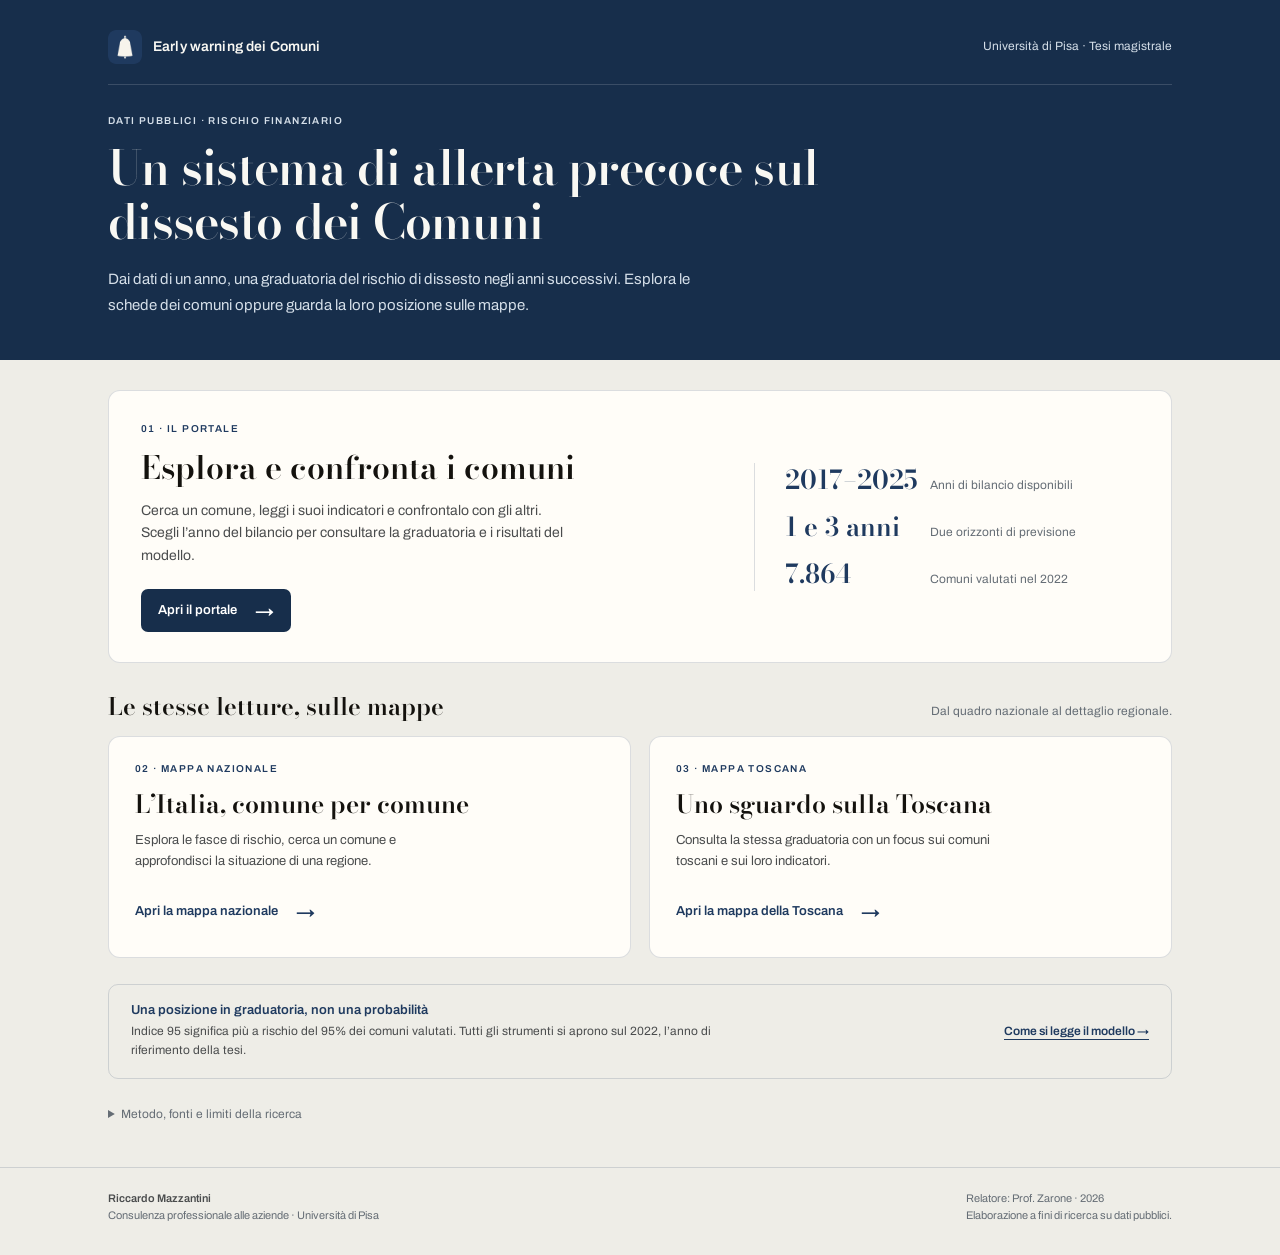
==== commit bec7c572: "Logo Campana: favicon, manifest e marchio nell'header Co-Authored-By: Claude Opus 4.8 <noreply@anthr" ====
--- a/index.html
+++ b/index.html
@@ -6,6 +6,10 @@
  <meta name="theme-color" content="#172E4B">
  <meta name="description" content="Esplora il rischio di dissesto dei Comuni italiani: graduatorie, schede e mappe. Un progetto di tesi magistrale all'Università di Pisa.">
  <title>Early warning dei Comuni | Portale e mappe</title>
+<link rel="icon" type="image/png" sizes="32x32" href="favicon-32.png">
+<link rel="icon" type="image/png" sizes="16x16" href="favicon-16.png">
+<link rel="apple-touch-icon" href="apple-touch-icon.png">
+<link rel="manifest" href="site.webmanifest">
  <link rel="preconnect" href="https://fonts.googleapis.com">
  <link rel="preconnect" href="https://fonts.gstatic.com" crossorigin>
  <link href="https://fonts.googleapis.com/css2?family=Archivo:wght@400;500;600;700&family=Bodoni+Moda:opsz,wght@6..96,600;6..96,700&display=swap" rel="stylesheet">
@@ -76,7 +80,7 @@
  <a class="skip" href="#contenuto">Vai agli strumenti</a>
  <header class="hero">
   <div class="wrap">
-   <div class="masthead"><span class="brand">Early warning dei Comuni</span><span class="university">Università di Pisa · Tesi magistrale</span></div>
+   <div class="masthead"><span class="brand" style="display:inline-flex;align-items:center;gap:11px"><img src="apple-touch-icon.png" alt="" width="34" height="34" style="height:34px;width:34px;border-radius:8px;display:block">Early warning dei Comuni</span><span class="university">Università di Pisa · Tesi magistrale</span></div>
    <p class="eyebrow">Dati pubblici · Rischio finanziario</p>
    <h1>Un sistema di allerta precoce sul dissesto dei Comuni</h1>
    <p class="lead">Dai dati di un anno, una graduatoria del rischio di dissesto negli anni successivi. Esplora le schede dei comuni oppure guarda la loro posizione sulle mappe.</p>
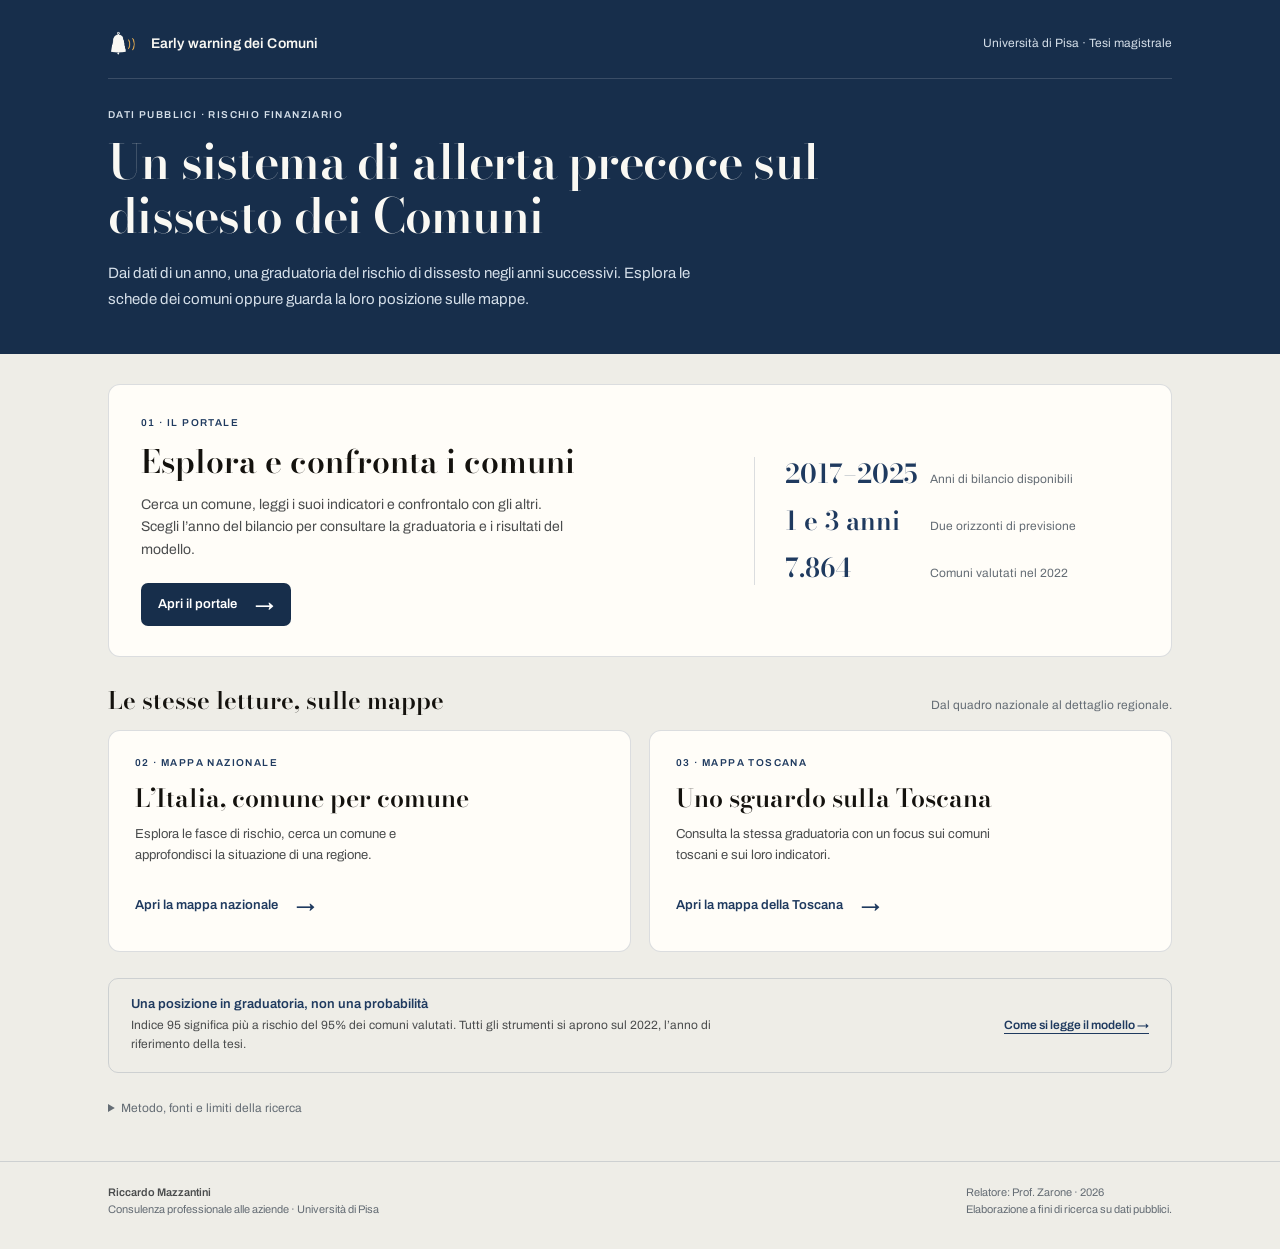
==== commit 1100a00a: "Logo: campana crema su hero navy (contrasto) e marchio portale piu' piccolo Co-Authored-By: Claude O" ====
--- a/index.html
+++ b/index.html
@@ -80,7 +80,7 @@
  <a class="skip" href="#contenuto">Vai agli strumenti</a>
  <header class="hero">
   <div class="wrap">
-   <div class="masthead"><span class="brand" style="display:inline-flex;align-items:center;gap:11px"><img src="apple-touch-icon.png" alt="" width="34" height="34" style="height:34px;width:34px;border-radius:8px;display:block">Early warning dei Comuni</span><span class="university">Università di Pisa · Tesi magistrale</span></div>
+   <div class="masthead"><span class="brand" style="display:inline-flex;align-items:center;gap:9px"><img src="logo_campana_crema.png" alt="" width="34" height="28" style="height:28px;width:auto;display:block">Early warning dei Comuni</span><span class="university">Università di Pisa · Tesi magistrale</span></div>
    <p class="eyebrow">Dati pubblici · Rischio finanziario</p>
    <h1>Un sistema di allerta precoce sul dissesto dei Comuni</h1>
    <p class="lead">Dai dati di un anno, una graduatoria del rischio di dissesto negli anni successivi. Esplora le schede dei comuni oppure guarda la loro posizione sulle mappe.</p>
